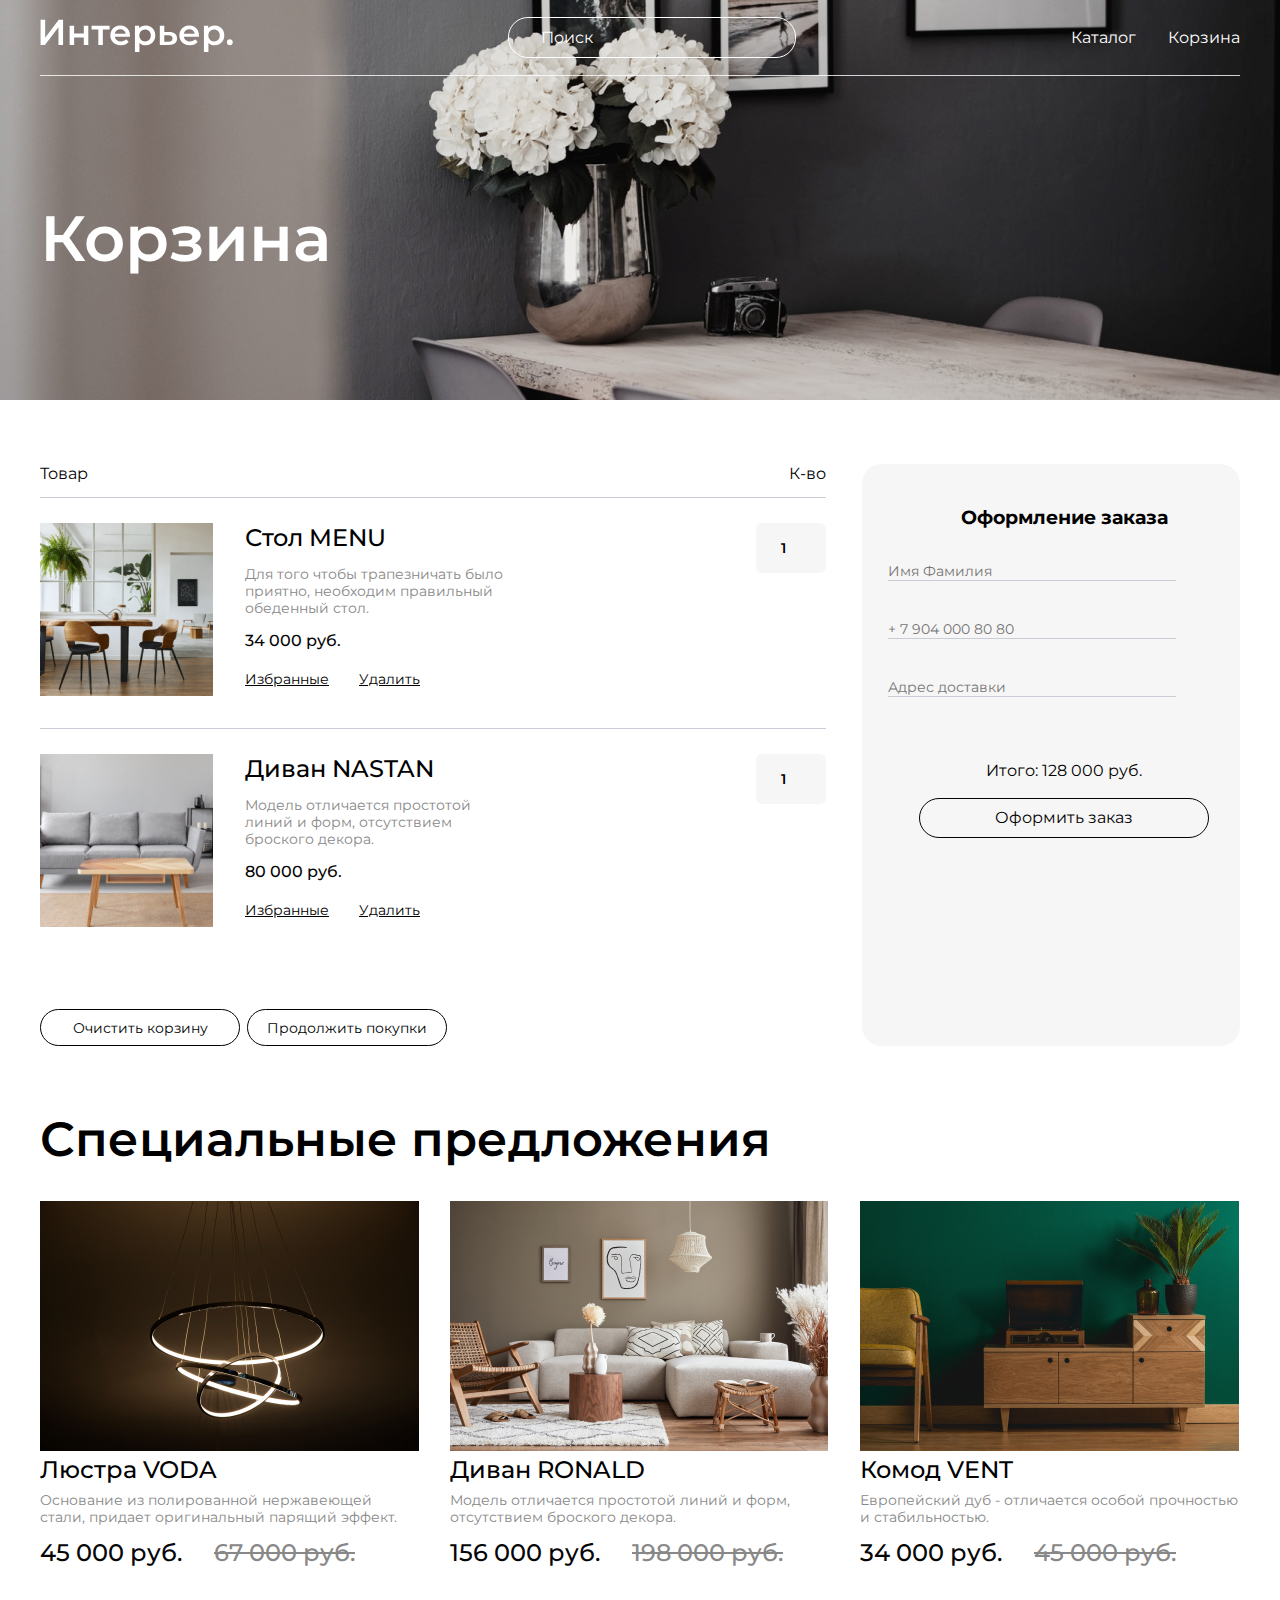
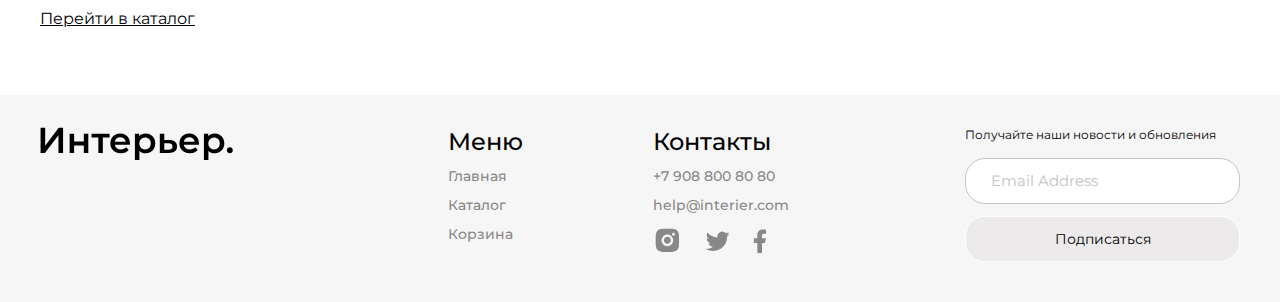
==== cart.html @ 173b0be8 "layout cart && use SCSS" ====
<!DOCTYPE html>
<html lang="ru">
<head>
    <meta charset="UTF-8">
    <meta http-equiv="X-UA-Compatible" content="IE=edge">
    <meta name="viewport" content="width=device-width, initial-scale=1.0">
    <link rel="stylesheet" href="./css/style.css">
    <title>Главная страница</title>
</head>
<body>
    <main class="top_cart center main-margin ">
        <header class="header">
            <a href="./index.html"><img src="./img/logo-light.svg" alt="logo"></a>
            <form action="#">
                <input class="top__search" type="text" placeholder="Поиск">
            </form>
            <nav class="nav_box">
                <a class=" link link__nav" href="./catalog.html">Каталог</a>
                <a class="link link__nav" href="./cart.html">Корзина</a>
            </nav>
        </header>
        <h1 class="cart_title">Корзина</h1>
    </main>

    <section class="cart_box center main-margin">
        <div class="cart">
            <div class="cart__name">
                <p>Товар</p>
                <p>К-во</p>
            </div>
            <div class="cart__item">
                <div class="cart__item_left">
                    <img src="./img/cart/table-MENU.jpg" alt="стол">
                    <div class="cart__item_text">
                        <h3>Стол MENU</h3>
                        <p class="cart__item_description">Для того чтобы трапезничать было приятно, необходим правильный обеденный стол.</p>
                        <p class="cart__item_price">34 000 руб.</p>
                        <div class="cart__item_btn">
                            <button class="cart__btn">Избранные</button>
                            <button class="cart__btn">Удалить</button>
                        </div>
                    </div>
                </div>
                <input class="cart__item_count" type="number" min="1" placeholder="1">
            </div>

            <div class="cart__item">
                <div class="cart__item_left">
                    <img src="./img/cart/sofa-NASTAN.jpg" alt="стол">
                    <div class="cart__item_text">
                        <h3>Диван NASTAN</h3>
                        <p class="cart__item_description">Модель отличается простотой линий и форм, отсутствием броского декора.</p>
                        <p class="cart__item_price">80 000 руб.</p>
                        <div class="cart__item_btn">
                            <button>Избранные</button>
                            <button>Удалить</button>
                        </div>
                    </div>
                </div>
                <input class="cart__item_count" type="number" min="1" placeholder="1">
            </div>

            <div class="cart__button">
                <button>Очистить корзину</button>
                <button>Продолжить покупки</button>
            </div>

        </div>

        <form class="cart__form" action="#">
            <h3>Оформление заказа</h3>
            <input class="cart__form_input cart__form_name" type="text" placeholder="Имя Фамилия">
            <input class="cart__form_input cart__form_tel" type="tel" placeholder="+ 7 904 000 80 80">
            <input class="cart__form_input main-margin" type="text" placeholder="Адрес доставки">
            <p class="cart__form_price">Итого: 128 000 руб.</p>
            <button type="submit" class="cart__form_button">Оформить заказ</button>
        </form>
    </section>

    <section class="product_box center main-margin ">
        <h2 class="subtitle__productBox" >Специальные предложения</h2>
        <div class="product_content">
            <div class="product">
                <img src="img/products/chandelier-VODA.jpg" alt="Люстра">
                <h3 class="name_product" >Люстра VODA</h3>
                <p class="product_description">Основание из полированной нержавеющей стали, придает оригинальный парящий эффект.</p>
                <div class="product__box-price">
                    <p class="new__price">45 000 руб.</p>
                    <p class="old__price">67 000 руб.</p>
                </div>
            </div>

            <div class="product">
                <img src="img/products/sofa-RONALD.jpg" alt="Диван">
                <h3 class="name_product" >Диван RONALD</h3>
                <p class="product_description">Модель отличается простотой линий и форм, отсутствием броского декора.</p>
                <div class="product__box-price">
                    <p class="new__price">156 000 руб.</p>
                    <p class="old__price">198 000 руб.</p>
                </div>
            </div>

            <div class="product">
                <img src="img/products/dresser-VENT.jpg" alt="Комод">
                <h3 class="name_product" >Комод VENT</h3>
                <p class="product_description">Европейский дуб - отличается особой прочностью и стабильностью.</p>
                <div class="product__box-price">
                    <p class="new__price">34 000 руб.</p>
                    <p class="old__price">45 000 руб.</p>
                </div>
            </div>
        </div>
        <a class="link__catalog-middle main-margin" href="./catalog.html">Перейти в каталог</a>
    </section>

    
    <footer class="footer center">
        <a href="./index.html"><img src="img/logo-dark.svg" alt="logo"></a>
        <div class="footer__content">
            <div class="footer__info">
                <div class="footer__menu">
                    <h4 class="footer__subtitle">Меню</h4>
                    <nav class="footer__nav">
                        <a class="link footer__link" href="./index.html">Главная</a>
                        <a class="link footer__link" href="./catalog.html">Каталог</a>
                        <a class="link footer__link" href="./cart.html">Корзина</a>
                    </nav>
                </div>
               
                <div class="footer__contacts">
                    <h4 class="footer__subtitle">Контакты</h4>
                    <div class="contact_box">
                        <a class="footer__link" href="tel:+7 908 800 80 80">+7 908 800 80 80</a>
                        <a class="footer__link" href="mailto:help@interier.com">help@interier.com</a>
                    </div>
                    <div class="social-box">
                        <a href="https://www.instagram.com"><img src="img/inst.svg" alt="instagram"></a>
                        <a href="https://twitter.com"><img src="img/twitter.svg" alt="twitter"></a>
                        <a href="https://www.facebook.com"><img src="img/facebook.svg" alt="facebook"></a>   
                    </div> 
                </div>
            </div>
    
            <form class="form" action="#">
                <p class="form__text">Получайте наши новости и обновления</p>
                <input class="form__email" type="email" placeholder="Email Address">
                <button class="form__subscribe" type="submit">Подписаться</button>
            </form>
        </div>    
    </footer>

</body>
</html>
---- css/style.css ----
@import url("https://fonts.googleapis.com/css2?family=Montserrat:wght@400;500;600&display=swap");
* {
  margin: 0;
  padding: 0;
  box-sizing: border-box;
  font-family: "Montserrat";
}

a {
  text-decoration: none;
}

.main-margin {
  margin-bottom: 64px;
}

.center {
  padding-left: calc(50% - 600px);
  padding-right: calc(50% - 600px);
}

/* ===== MAIN START ===== */
.top {
  height: 735px;
  background-image: url(../img/top-bg.jpg);
  background-repeat: no-repeat;
  background-position: center;
  background-size: cover;
}

.top__search {
  width: 288px;
  height: 41px;
  padding: 0 32px;
  outline: none;
  border: 1px solid #FFFFFF;
  border-radius: 20px;
  background: transparent;
  font-style: normal;
  font-weight: 400;
  font-size: 16px;
  line-height: 20px;
  color: #FFFFFF;
}

.top__search::-moz-placeholder {
  font-style: normal;
  font-weight: 400;
  font-size: 16px;
  line-height: 20px;
  color: #FFFFFF;
}

.top__search:-ms-input-placeholder {
  font-style: normal;
  font-weight: 400;
  font-size: 16px;
  line-height: 20px;
  color: #FFFFFF;
}

.top__search::placeholder {
  font-style: normal;
  font-weight: 400;
  font-size: 16px;
  line-height: 20px;
  color: #FFFFFF;
}

.header {
  height: 76px;
  display: flex;
  justify-content: space-between;
  border-bottom: 0.5px solid rgba(255, 255, 255, 0.8);
  align-items: center;
}

.nav_box {
  display: flex;
  gap: 32px;
}

.link__nav {
  font-style: normal;
  font-weight: 400;
  font-size: 16px;
  line-height: 20px;
  color: #FFFFFF;
}

.link:hover {
  text-decoration: underline;
}

.main__title {
  width: 765px;
  margin: 64px 0 16px;
  font-style: normal;
  font-weight: 600;
  font-size: 64px;
  line-height: 70px;
  color: #FFFFFF;
}

.main__text {
  margin-bottom: 16px;
  font-style: normal;
  font-weight: 400;
  font-size: 24px;
  line-height: 32px;
  color: #FFFFFF;
}

.link__catalog {
  font-style: normal;
  font-weight: 400;
  font-size: 16px;
  line-height: 24px;
  -webkit-text-decoration-line: underline;
          text-decoration-line: underline;
  color: #FFFFFF;
}

/* ===== MAIN END ===== */
/* ===== FOR START ===== */
.for__subtitle {
  font-style: normal;
  font-weight: 600;
  font-size: 48px;
  line-height: 59px;
  color: #000000;
  margin-bottom: 32px;
}

.for {
  display: grid;
  gap: 32px;
  grid-template-columns: repeat(12, 1fr);
}

.for__item {
  height: 415px;
  grid-column: span 4;
  font-style: normal;
  font-weight: 600;
  font-size: 34px;
  line-height: 41px;
  text-transform: uppercase;
  color: #FFFFFF;
  display: flex;
  justify-content: center;
  align-items: center;
}

.for__item_big {
  grid-column: span 6;
}

.for_relax {
  background-image: url(../img/furniture\ for/for\ relax.jpg);
}

.for_work {
  background-image: url(../img/furniture\ for/for\ work.jpg);
}

.for_kitchen {
  background-image: url(../img/furniture\ for/for\ kitchen.jpg);
}

.for_children {
  background-image: url(../img/furniture\ for/for\ children.jpg);
}

.for_bath {
  background-image: url(../img/furniture\ for/for\ bath.jpg);
}

/* ===== FOR END ===== */
/* ===== PRODUCT START ===== */
.subtitle__productBox {
  margin-bottom: 32px;
  font-style: normal;
  font-weight: 600;
  font-size: 48px;
  line-height: 59px;
  display: flex;
  align-items: center;
  color: #000000;
}

.product_content {
  display: flex;
  flex-wrap: wrap;
  -moz-column-gap: 32px;
       column-gap: 32px;
  row-gap: 56px;
}

.product {
  width: 378px;
}

.name_product {
  margin-bottom: 8px;
  font-style: normal;
  font-weight: 500;
  font-size: 24px;
  line-height: 29px;
  color: #000000;
}

.product_description {
  margin-bottom: 12px;
  font-style: normal;
  font-weight: 400;
  font-size: 14px;
  line-height: 17px;
  color: #888888;
}

.product__box-price {
  display: flex;
  gap: 32px;
}

.new__price {
  font-style: normal;
  font-weight: 500;
  font-size: 24px;
  line-height: 29px;
  color: #050505;
}

.old__price {
  font-style: normal;
  font-weight: 500;
  font-size: 24px;
  line-height: 29px;
  -webkit-text-decoration-line: line-through;
          text-decoration-line: line-through;
  color: #888888;
}

/* ===== PRODUCT END ===== */
.link__catalog-middle {
  display: block;
  margin-top: 40px;
  font-style: normal;
  font-weight: 400;
  font-size: 16px;
  line-height: 24px;
  -webkit-text-decoration-line: underline;
          text-decoration-line: underline;
  color: #000000;
}

/* ===== FOOTER START ===== */
.footer {
  display: flex;
  padding-top: 32px;
  padding-bottom: 40px;
  background: #F7F6F6;
  justify-content: space-between;
  flex-wrap: wrap;
}

.footer__content {
  width: 792px;
  display: flex;
  flex-wrap: wrap;
  justify-content: space-between;
}

.footer__info {
  display: flex;
  gap: 130px;
}

.footer__subtitle {
  margin-bottom: 12px;
  font-style: normal;
  font-weight: 500;
  font-size: 24px;
  line-height: 29px;
  color: #000000;
}

.footer__nav {
  display: flex;
  flex-direction: column;
  gap: 12px;
}

.footer__link {
  font-style: normal;
  font-weight: 500;
  font-size: 14px;
  line-height: 17px;
  color: #888888;
  text-decoration: none;
}

.contact_box {
  display: flex;
  flex-direction: column;
  gap: 12px;
  margin-bottom: 12px;
}

.social-box {
  display: flex;
  gap: 23px;
  align-items: center;
}

.form {
  display: flex;
  flex-direction: column;
}

.form__text {
  margin-bottom: 16px;
  font-style: normal;
  font-weight: 400;
  font-size: 12px;
  line-height: 15px;
  color: #000000;
}

.form__email {
  margin-bottom: 12px;
  width: 275px;
  height: 46px;
  padding: 0 25px;
  background: #FFFFFF;
  border: 1px solid #C4C4C4;
  border-radius: 20px;
}

.form__email::-moz-placeholder {
  font-style: normal;
  font-weight: 400;
  font-size: 15px;
  line-height: 18px;
  color: #C4C4C4;
}

.form__email:-ms-input-placeholder {
  font-style: normal;
  font-weight: 400;
  font-size: 15px;
  line-height: 18px;
  color: #C4C4C4;
}

.form__email::placeholder {
  font-style: normal;
  font-weight: 400;
  font-size: 15px;
  line-height: 18px;
  color: #C4C4C4;
}

.form__subscribe {
  background: rgba(222, 215, 215, 0.41);
  border: 1px solid #FFFFFF;
  border-radius: 20px;
  width: 275px;
  height: 46px;
  font-style: normal;
  font-weight: 400;
  font-size: 14px;
  line-height: 17px;
  color: #000000;
}

.form__subscribe:hover {
  background: #000;
  color: #FFF;
}

/* ===== FOOTER END ===== */
.catalog_bg {
  background-image: url(../img/catalog-bg.jpg);
  height: 400px;
  background-repeat: no-repeat;
  background-position: center;
  background-size: cover;
}

.catalog__main_title {
  font-style: normal;
  font-weight: 600;
  font-size: 64px;
  line-height: 70px;
  color: #FFFFFF;
  margin-top: 127px;
}

.sort_box {
  display: flex;
  justify-content: space-between;
  margin-bottom: 32px;
}

.sort_box_nav {
  display: flex;
  gap: 10px;
  align-items: center;
}

.sort__link {
  font-style: normal;
  font-weight: 400;
  font-size: 16px;
  line-height: 32px;
  color: #000000;
}

.sort_btn {
  display: flex;
  gap: 33px;
  height: 41px;
  align-items: center;
  border: 1px solid #C4C4C4;
  border-radius: 20px;
  padding-left: 14px;
  padding-right: 14px;
}

.sort_text {
  font-style: normal;
  font-weight: 400;
  font-size: 16px;
  line-height: 20px;
  color: #000000;
}

.more {
  width: -webkit-fit-content;
  width: -moz-fit-content;
  width: fit-content;
  font-style: normal;
  font-weight: 400;
  font-size: 16px;
  line-height: 24px;
  -webkit-text-decoration-line: underline;
          text-decoration-line: underline;
  color: #000000;
  margin-top: 32px;
}

.more:hover {
  cursor: pointer;
}

.top_cart {
  height: 400px;
  background-image: url(../img/cart-bg.jpg);
  background-position: center;
  background-repeat: no-repeat;
  background-size: cover;
}

.cart_title {
  margin-top: 127px;
  font-weight: 600;
  font-size: 64px;
  line-height: 70px;
  color: #FFFFFF;
}

.cart_box {
  display: flex;
  justify-content: space-between;
  gap: 33px;
}

.cart {
  display: flex;
  flex-direction: column;
}
.cart__name {
  display: flex;
  justify-content: space-between;
  margin-bottom: 14px;
}
.cart__item {
  display: flex;
  width: 786px;
  justify-content: space-between;
  border-top: 0.5px solid #CACDD8;
  padding-top: 25px;
  margin-bottom: 32px;
}
.cart__item_left {
  display: flex;
  gap: 32px;
}
.cart__item_text {
  display: flex;
  flex-direction: column;
  gap: 14px;
}
.cart__item_text h3 {
  font-style: normal;
  font-weight: 500;
  font-size: 24px;
  line-height: 29px;
  color: #000000;
}
.cart__item_description {
  width: 276px;
  font-style: normal;
  font-weight: 400;
  font-size: 14px;
  line-height: 17px;
  color: #888888;
}
.cart__item_price {
  font-weight: 500;
  font-size: 16px;
  line-height: 20px;
  display: flex;
  align-items: center;
  text-align: center;
  color: #050505;
}
.cart__item_btn {
  display: flex;
  gap: 30px;
}
.cart__item_btn button {
  font-weight: 400;
  font-size: 14px;
  line-height: 210%;
  -webkit-text-decoration-line: underline;
          text-decoration-line: underline;
  color: #000000;
  border: none;
  background-color: #FFFFFF;
  cursor: pointer;
}
.cart__item_count {
  outline: none;
  width: 70px;
  height: 50px;
  background: #F7F6F6;
  border: none;
  border-radius: 6px;
  font-style: normal;
  font-weight: 600;
  font-size: 14px;
  line-height: 210%;
  display: flex;
  align-items: center;
  text-align: center;
  color: #000000;
}
.cart__item_count::-moz-placeholder {
  font-style: normal;
  font-weight: 600;
  font-size: 14px;
  line-height: 210%;
  display: flex;
  align-items: center;
  text-align: center;
  color: #000000;
}
.cart__item_count:-ms-input-placeholder {
  font-style: normal;
  font-weight: 600;
  font-size: 14px;
  line-height: 210%;
  display: flex;
  align-items: center;
  text-align: center;
  color: #000000;
}
.cart__item_count::placeholder {
  font-style: normal;
  font-weight: 600;
  font-size: 14px;
  line-height: 210%;
  display: flex;
  align-items: center;
  text-align: center;
  color: #000000;
}
.cart__button {
  display: flex;
  gap: 7px;
  margin-top: 50px;
}
.cart__button button {
  width: 200px;
  height: 37px;
  background: #FFF;
  border: 1px solid #000000;
  border-radius: 50px;
  font-style: normal;
  font-weight: 400;
  font-size: 14px;
  color: #020202;
  cursor: pointer;
}
.cart__button button:hover {
  background: #000;
  color: #FFF;
}

.cart__form {
  width: 378px;
  display: flex;
  flex-direction: column;
  background: #F7F6F6;
  border-radius: 20px;
  padding: 42px 0 0 26px;
}
.cart__form h3 {
  text-align: center;
  margin-bottom: 34px;
}
.cart__form_input {
  width: 288px;
  border: none;
  background: #F7F6F6;
  border-bottom: 1px solid #CACDD8;
  font-style: normal;
  font-weight: 400;
  font-size: 14px;
  line-height: 17px;
  color: #000000;
  outline: none;
}
.cart__form_name {
  margin-bottom: 40px;
}
.cart__form_tel {
  margin-bottom: 40px;
}
.cart__form_price {
  margin-bottom: 18px;
  text-align: center;
}
.cart__form_button {
  align-self: center;
  width: 290px;
  height: 40px;
  border: 1px solid #040404;
  border-radius: 20px;
  font-weight: 400;
  font-size: 16px;
  line-height: 20px;
  color: #000000;
  background: #F7F6F6;
}
.cart__form_button:hover {
  color: #FFF;
  background: #000;
}/*# sourceMappingURL=style.css.map */
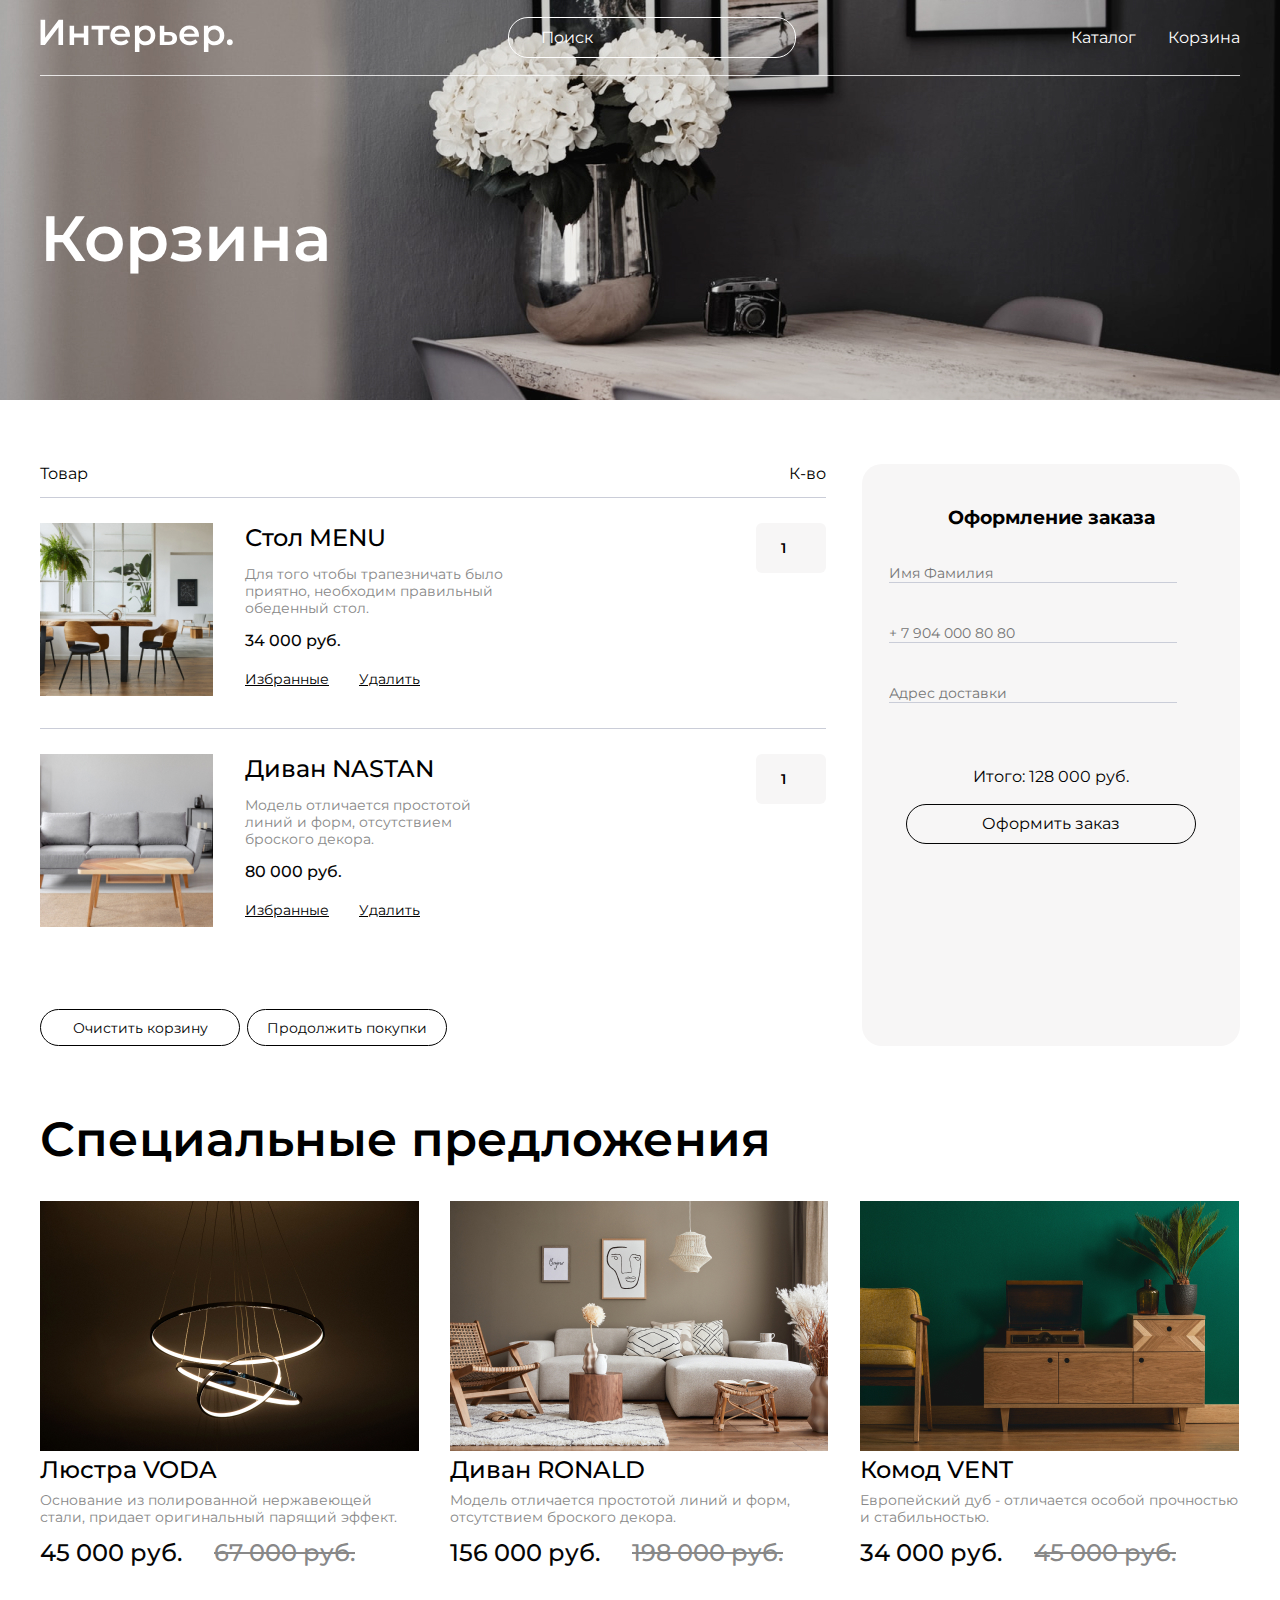
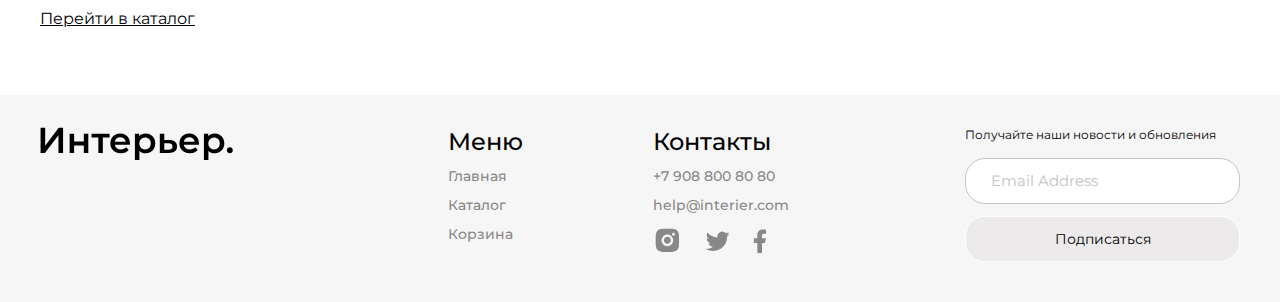
==== commit 2aee653d: "fix padding cart-form" ====
--- a/cart.html
+++ b/cart.html
@@ -69,9 +69,11 @@
 
         <form class="cart__form" action="#">
             <h3>Оформление заказа</h3>
-            <input class="cart__form_input cart__form_name" type="text" placeholder="Имя Фамилия">
-            <input class="cart__form_input cart__form_tel" type="tel" placeholder="+ 7 904 000 80 80">
-            <input class="cart__form_input main-margin" type="text" placeholder="Адрес доставки">
+            <div class="cart__form_inputs">
+                <input class="cart__form_input cart__form_name" type="text" placeholder="Имя Фамилия">
+                <input class="cart__form_input cart__form_tel" type="tel" placeholder="+ 7 904 000 80 80">
+                <input class="cart__form_input main-margin" type="text" placeholder="Адрес доставки">
+            </div>
             <p class="cart__form_price">Итого: 128 000 руб.</p>
             <button type="submit" class="cart__form_button">Оформить заказ</button>
         </form>
--- a/css/style.css
+++ b/css/style.css
@@ -616,11 +616,14 @@
   flex-direction: column;
   background: #F7F6F6;
   border-radius: 20px;
-  padding: 42px 0 0 26px;
+  padding-top: 42px;
 }
 .cart__form h3 {
   text-align: center;
   margin-bottom: 34px;
+}
+.cart__form_inputs {
+  padding-left: 27px;
 }
 .cart__form_input {
   width: 288px;
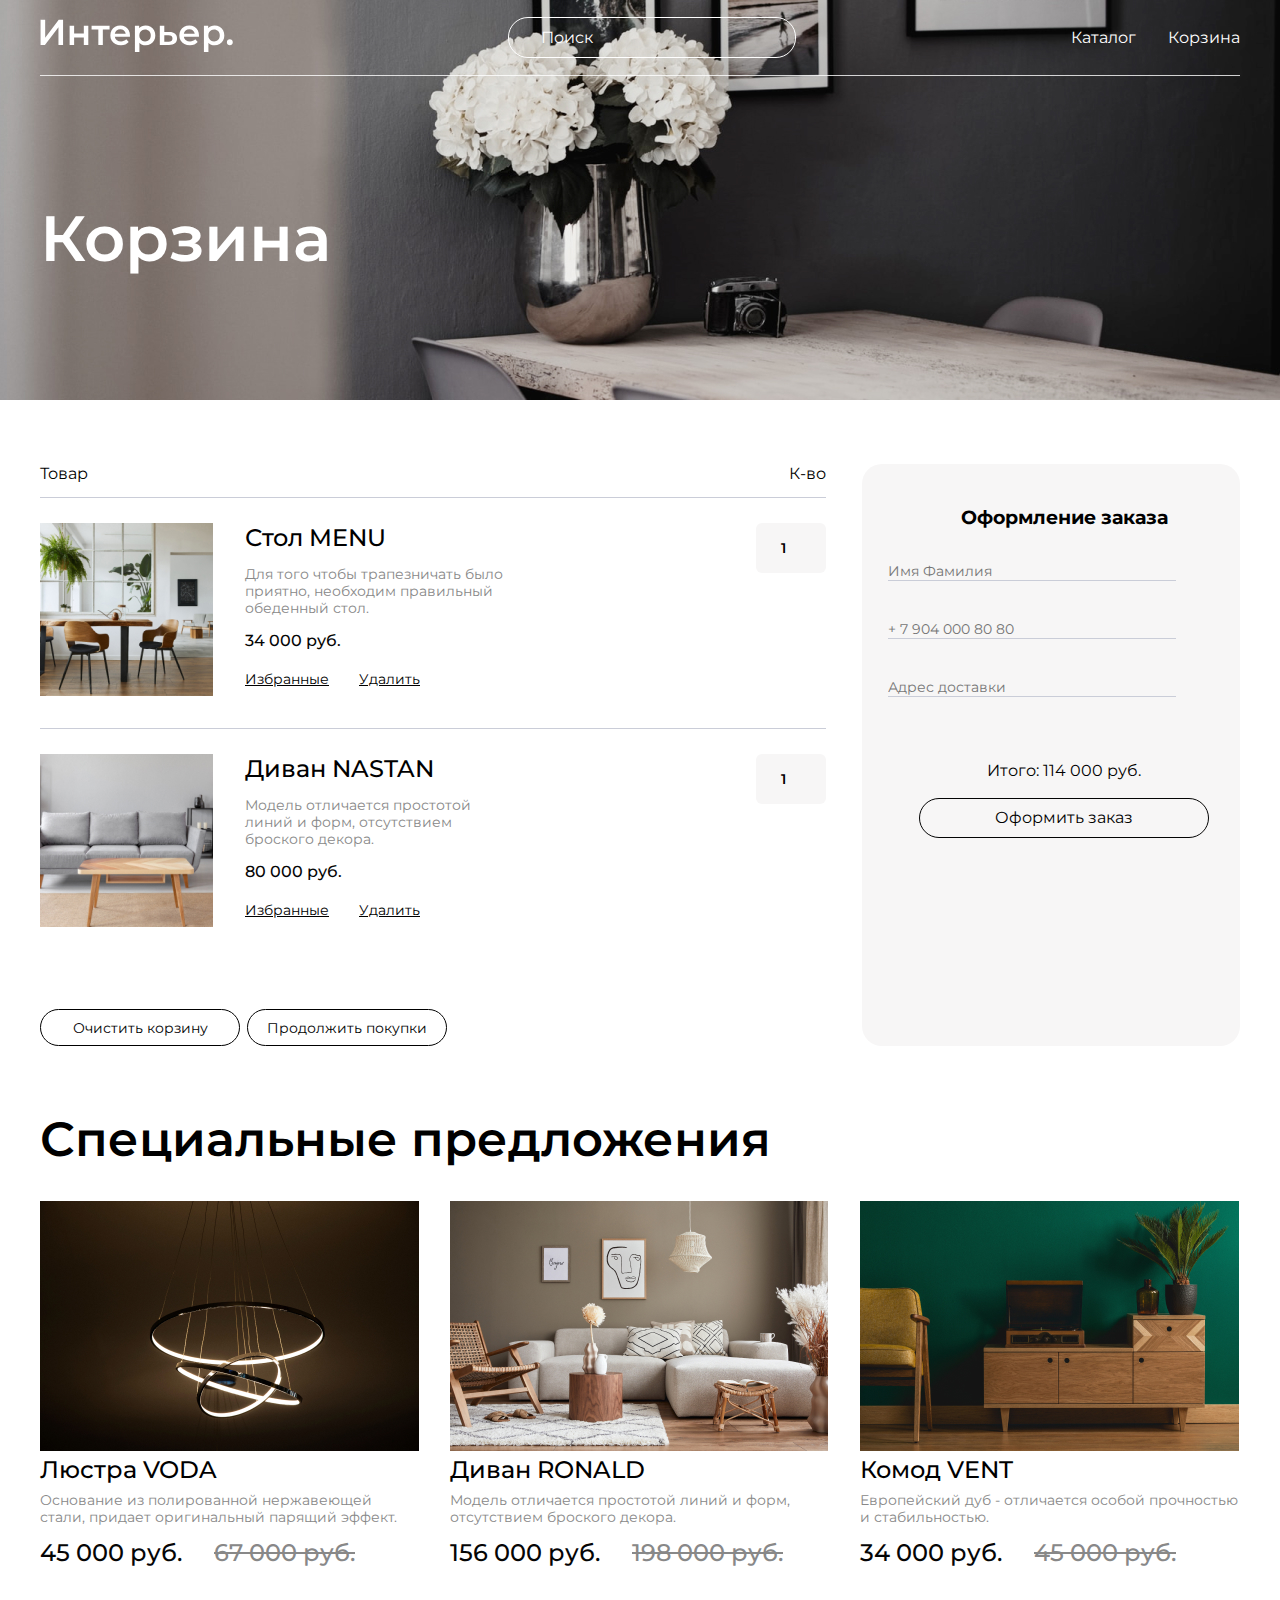
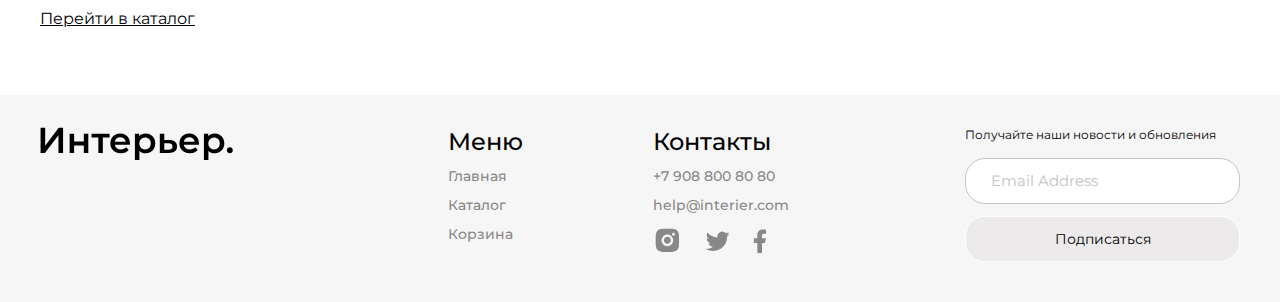
==== commit 871346fc: "fix breadcrumbs && fix selecr" ====
--- a/cart.html
+++ b/cart.html
@@ -41,7 +41,7 @@
                         </div>
                     </div>
                 </div>
-                <input class="cart__item_count" type="number" min="1" placeholder="1">
+                <input class="cart__item_count" type="number" min="1" max="99" placeholder="1">
             </div>
 
             <div class="cart__item">
@@ -57,7 +57,7 @@
                         </div>
                     </div>
                 </div>
-                <input class="cart__item_count" type="number" min="1" placeholder="1">
+                <input class="cart__item_count" type="number" min="1" max="99" placeholder="1">
             </div>
 
             <div class="cart__button">
@@ -69,12 +69,10 @@
 
         <form class="cart__form" action="#">
             <h3>Оформление заказа</h3>
-            <div class="cart__form_inputs">
-                <input class="cart__form_input cart__form_name" type="text" placeholder="Имя Фамилия">
-                <input class="cart__form_input cart__form_tel" type="tel" placeholder="+ 7 904 000 80 80">
-                <input class="cart__form_input main-margin" type="text" placeholder="Адрес доставки">
-            </div>
-            <p class="cart__form_price">Итого: 128 000 руб.</p>
+            <input class="cart__form_input cart__form_name" type="text" placeholder="Имя Фамилия">
+            <input class="cart__form_input cart__form_tel" type="tel" placeholder="+ 7 904 000 80 80">
+            <input class="cart__form_input main-margin" type="text" placeholder="Адрес доставки">
+            <p class="cart__form_price">Итого: 114 000 руб.</p>
             <button type="submit" class="cart__form_button">Оформить заказ</button>
         </form>
     </section>
--- a/css/style.css
+++ b/css/style.css
@@ -1,3 +1,4 @@
+@charset "UTF-8";
 @import url("https://fonts.googleapis.com/css2?family=Montserrat:wght@400;500;600&display=swap");
 * {
   margin: 0;
@@ -406,30 +407,65 @@
 
 .sort_box_nav {
   display: flex;
-  gap: 10px;
   align-items: center;
 }
 
-.sort__link {
+.breadcrumbs {
+  display: flex;
+}
+.breadcrumbs__link {
   font-style: normal;
   font-weight: 400;
   font-size: 16px;
   line-height: 32px;
   color: #000000;
 }
-
-.sort_btn {
-  display: flex;
-  gap: 33px;
+.breadcrumbs__link:not(:last-child)::after {
+  content: "/";
+  font-style: normal;
+  font-weight: 400;
+  font-size: 16px;
+  line-height: 32px;
+  color: #000000;
+  padding-left: 10px;
+  padding-right: 10px;
+}
+
+.select {
+  width: 288px;
+  position: relative;
+}
+.select::after {
+  content: "";
+  position: absolute;
+  display: block;
+  background-image: url(../img/selector.svg);
+  background-repeat: no-repeat;
+  pointer-events: none;
+  width: 20px;
+  height: 11px;
+  top: 40%;
+  right: 14px;
+}
+.select::before {
+  content: "Порядок:";
+  position: absolute;
+  top: 10.7px;
+  left: 14px;
+  pointer-events: none;
+}
+.select select {
+  display: block;
+  width: 100%;
   height: 41px;
-  align-items: center;
   border: 1px solid #C4C4C4;
   border-radius: 20px;
-  padding-left: 14px;
-  padding-right: 14px;
-}
-
-.sort_text {
+  padding-left: 94px;
+  padding-right: 38px;
+  outline: none;
+  -webkit-appearance: none;
+  -moz-appearance: none;
+  appearance: none;
   font-style: normal;
   font-weight: 400;
   font-size: 16px;
@@ -544,6 +580,7 @@
 }
 .cart__item_count {
   outline: none;
+  padding: 12px 15px;
   width: 70px;
   height: 50px;
   background: #F7F6F6;
@@ -554,7 +591,6 @@
   font-size: 14px;
   line-height: 210%;
   display: flex;
-  align-items: center;
   text-align: center;
   color: #000000;
 }
@@ -564,7 +600,6 @@
   font-size: 14px;
   line-height: 210%;
   display: flex;
-  align-items: center;
   text-align: center;
   color: #000000;
 }
@@ -574,7 +609,6 @@
   font-size: 14px;
   line-height: 210%;
   display: flex;
-  align-items: center;
   text-align: center;
   color: #000000;
 }
@@ -584,7 +618,6 @@
   font-size: 14px;
   line-height: 210%;
   display: flex;
-  align-items: center;
   text-align: center;
   color: #000000;
 }
@@ -616,14 +649,11 @@
   flex-direction: column;
   background: #F7F6F6;
   border-radius: 20px;
-  padding-top: 42px;
+  padding: 42px 0 0 26px;
 }
 .cart__form h3 {
   text-align: center;
   margin-bottom: 34px;
-}
-.cart__form_inputs {
-  padding-left: 27px;
 }
 .cart__form_input {
   width: 288px;
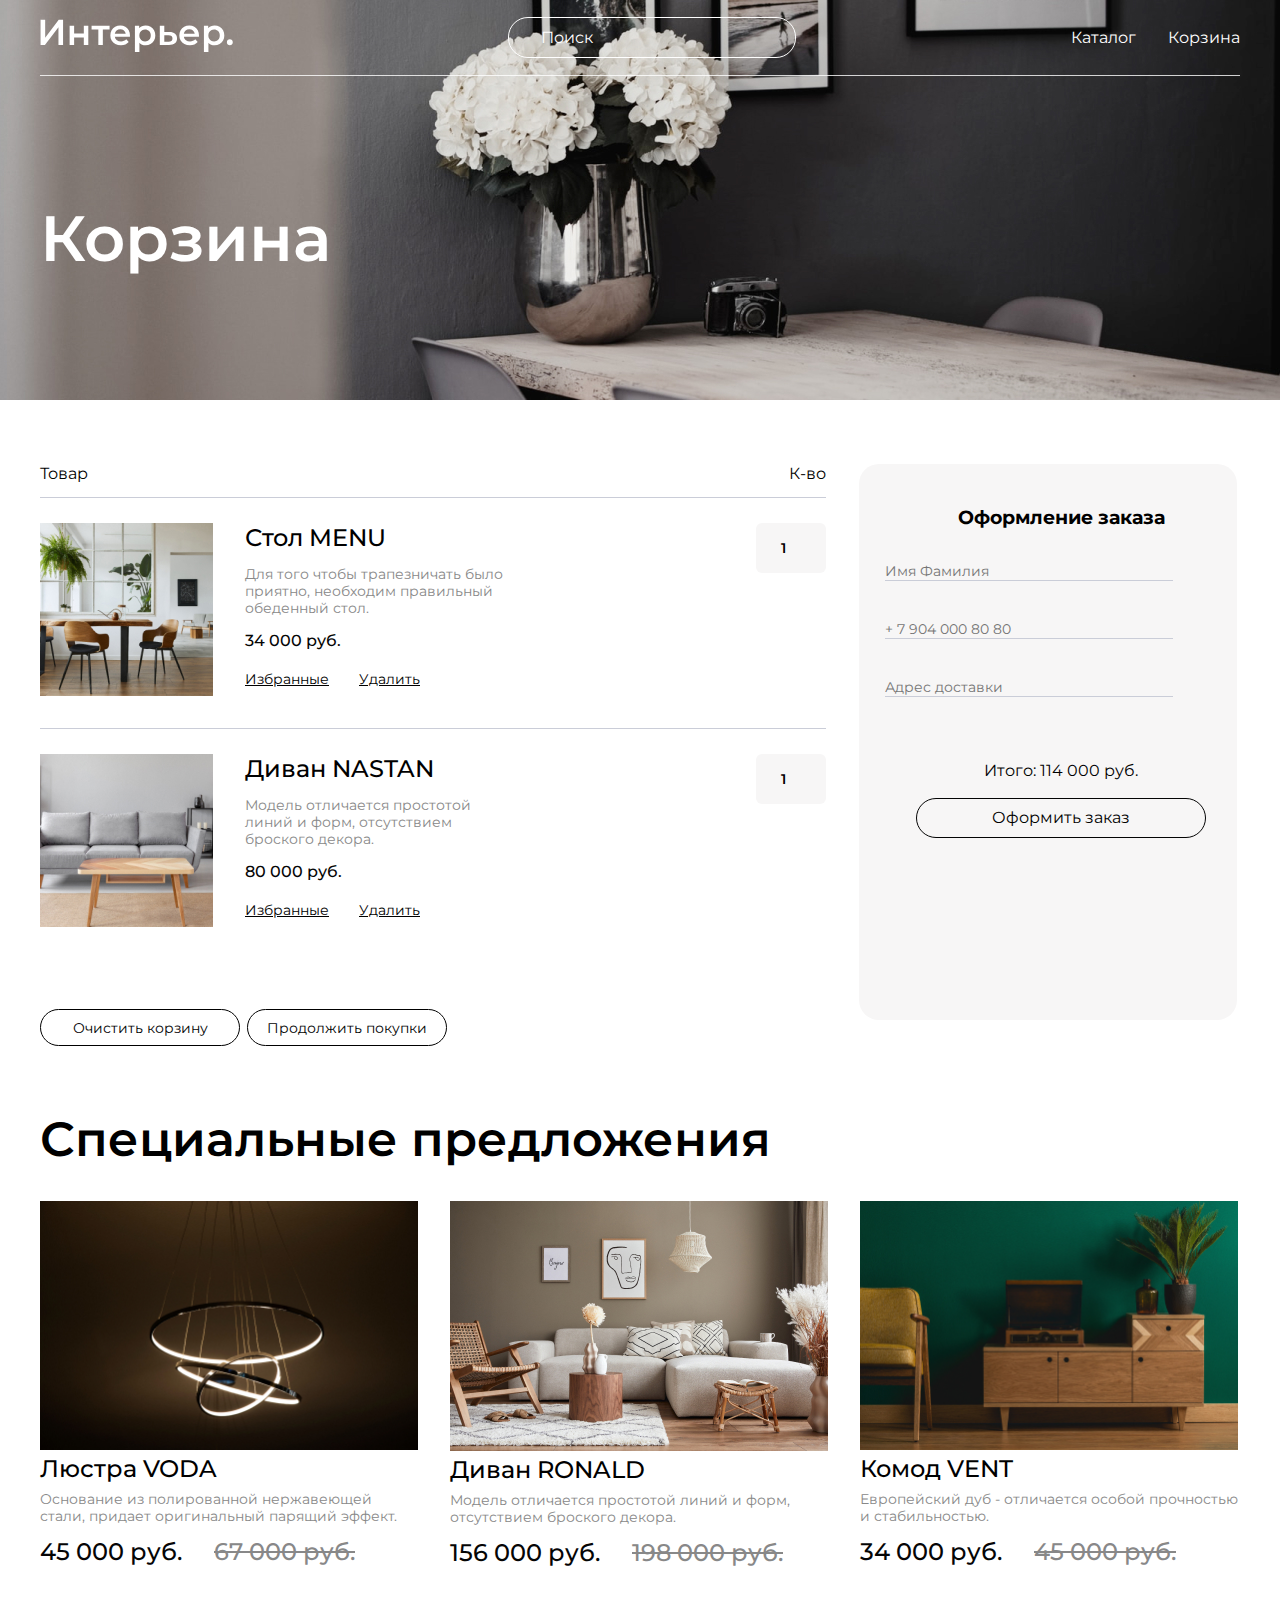
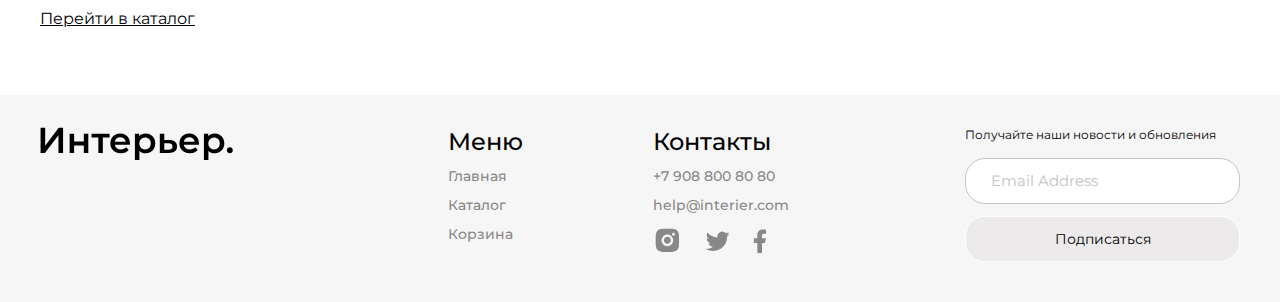
==== commit 04c67fe7: "adaptive for tablet" ====
--- a/cart.html
+++ b/cart.html
@@ -81,7 +81,7 @@
         <h2 class="subtitle__productBox" >Специальные предложения</h2>
         <div class="product_content">
             <div class="product">
-                <img src="img/products/chandelier-VODA.jpg" alt="Люстра">
+                <img class="product__image" src="img/products/chandelier-VODA.jpg" alt="Люстра">
                 <h3 class="name_product" >Люстра VODA</h3>
                 <p class="product_description">Основание из полированной нержавеющей стали, придает оригинальный парящий эффект.</p>
                 <div class="product__box-price">
@@ -91,7 +91,7 @@
             </div>
 
             <div class="product">
-                <img src="img/products/sofa-RONALD.jpg" alt="Диван">
+                <img class="product__image" src="img/products/sofa-RONALD.jpg" alt="Диван">
                 <h3 class="name_product" >Диван RONALD</h3>
                 <p class="product_description">Модель отличается простотой линий и форм, отсутствием броского декора.</p>
                 <div class="product__box-price">
@@ -101,7 +101,7 @@
             </div>
 
             <div class="product">
-                <img src="img/products/dresser-VENT.jpg" alt="Комод">
+                <img class="product__image" src="img/products/dresser-VENT.jpg" alt="Комод">
                 <h3 class="name_product" >Комод VENT</h3>
                 <p class="product_description">Европейский дуб - отличается особой прочностью и стабильностью.</p>
                 <div class="product__box-price">
@@ -115,7 +115,7 @@
 
     
     <footer class="footer center">
-        <a href="./index.html"><img src="img/logo-dark.svg" alt="logo"></a>
+        <a class="footer__logo" href="./index.html"><img src="img/logo-dark.svg" alt="logo"></a>
         <div class="footer__content">
             <div class="footer__info">
                 <div class="footer__menu">
--- a/css/style.css
+++ b/css/style.css
@@ -94,7 +94,7 @@
 }
 
 .main__title {
-  width: 765px;
+  max-width: 765px;
   margin: 64px 0 16px;
   font-style: normal;
   font-weight: 600;
@@ -159,22 +159,37 @@
 
 .for_relax {
   background-image: url(../img/furniture\ for/for\ relax.jpg);
+  background-position: center;
+  background-repeat: no-repeat;
+  background-size: cover;
 }
 
 .for_work {
   background-image: url(../img/furniture\ for/for\ work.jpg);
+  background-position: center;
+  background-repeat: no-repeat;
+  background-size: cover;
 }
 
 .for_kitchen {
   background-image: url(../img/furniture\ for/for\ kitchen.jpg);
+  background-position: center;
+  background-repeat: no-repeat;
+  background-size: cover;
 }
 
 .for_children {
   background-image: url(../img/furniture\ for/for\ children.jpg);
+  background-position: center;
+  background-repeat: no-repeat;
+  background-size: cover;
 }
 
 .for_bath {
   background-image: url(../img/furniture\ for/for\ bath.jpg);
+  background-position: center;
+  background-repeat: no-repeat;
+  background-size: cover;
 }
 
 /* ===== FOR END ===== */
@@ -200,6 +215,9 @@
 
 .product {
   width: 378px;
+}
+.product__image {
+  width: 100%;
 }
 
 .name_product {
@@ -509,12 +527,13 @@
 
 .cart_box {
   display: flex;
-  justify-content: space-between;
+  flex-wrap: wrap;
   gap: 33px;
 }
 
 .cart {
   display: flex;
+  width: 786px;
   flex-direction: column;
 }
 .cart__name {
@@ -524,7 +543,6 @@
 }
 .cart__item {
   display: flex;
-  width: 786px;
   justify-content: space-between;
   border-top: 0.5px solid #CACDD8;
   padding-top: 25px;
@@ -645,6 +663,7 @@
 
 .cart__form {
   width: 378px;
+  height: 556px;
   display: flex;
   flex-direction: column;
   background: #F7F6F6;
@@ -692,4 +711,38 @@
 .cart__form_button:hover {
   color: #FFF;
   background: #000;
+}
+
+@media (max-width: 1199px) {
+  .center {
+    padding-left: calc(50% - 393px);
+    padding-right: calc(50% - 393px);
+  }
+  .for__item {
+    height: 265px;
+  }
+  .product_content {
+    -moz-column-gap: 29px;
+         column-gap: 29px;
+    row-gap: 38px;
+  }
+  .footer__logo {
+    display: none;
+  }
+  .cart_box {
+    gap: 0;
+  }
+  .cart__button {
+    margin-bottom: 64px;
+    margin-top: 0;
+  }
+}
+@media (min-width: 768px) and (max-width: 833px) {
+  .center {
+    padding-left: 24px;
+    padding-right: 24px;
+  }
+  .product {
+    width: 345px;
+  }
 }/*# sourceMappingURL=style.css.map */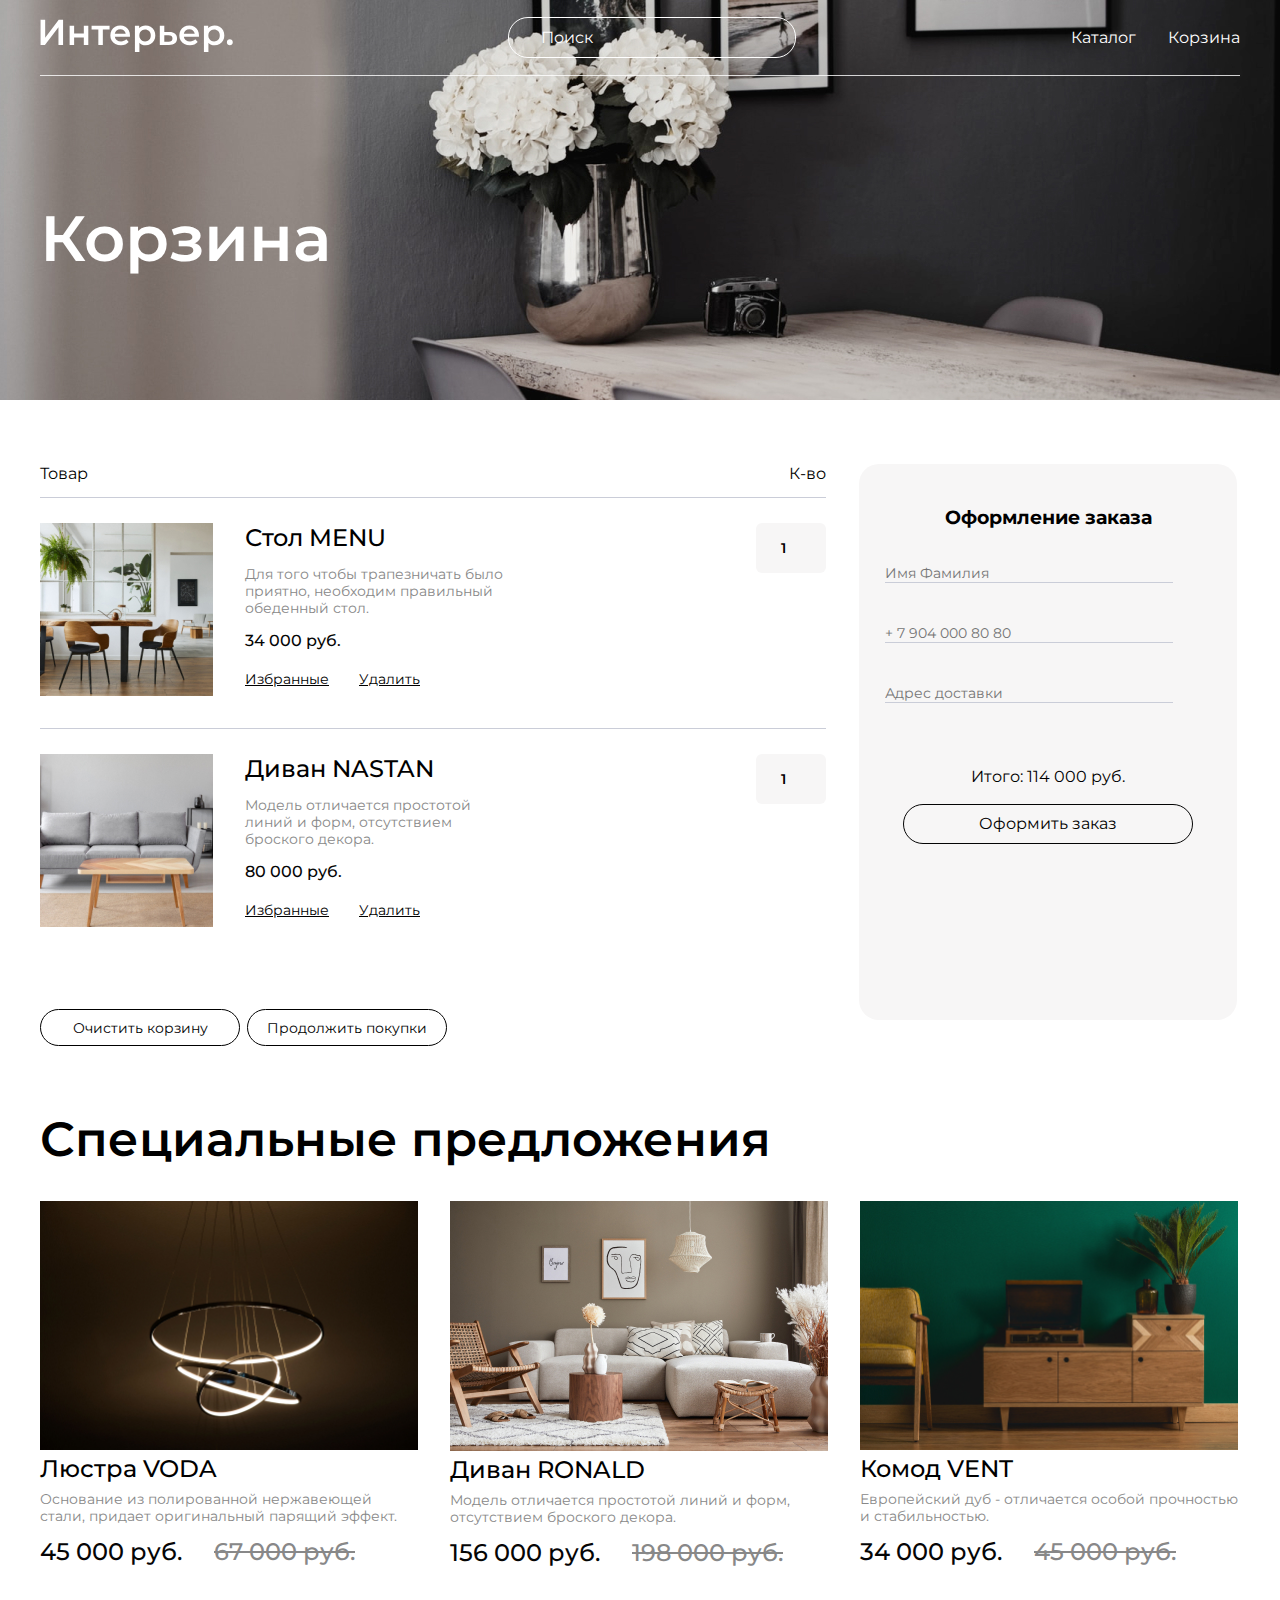
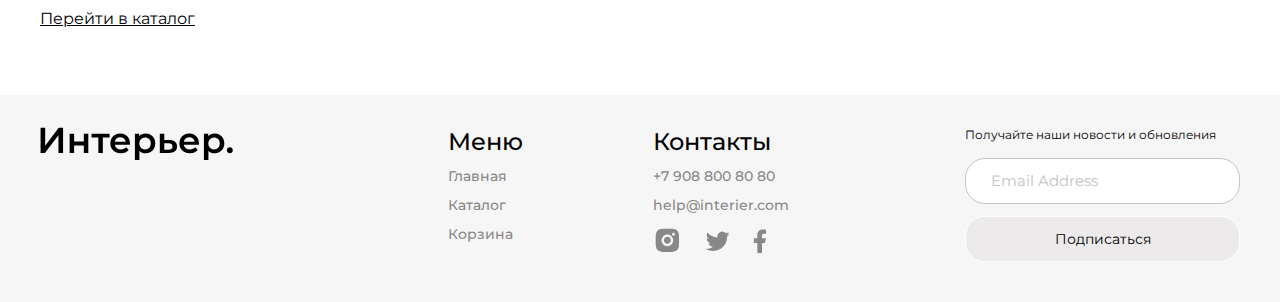
==== commit 3bc61d72: "fix padding cart form" ====
--- a/cart.html
+++ b/cart.html
@@ -69,9 +69,11 @@
 
         <form class="cart__form" action="#">
             <h3>Оформление заказа</h3>
-            <input class="cart__form_input cart__form_name" type="text" placeholder="Имя Фамилия">
-            <input class="cart__form_input cart__form_tel" type="tel" placeholder="+ 7 904 000 80 80">
-            <input class="cart__form_input main-margin" type="text" placeholder="Адрес доставки">
+            <div class="cart__form_inputs">
+                <input class="cart__form_input cart__form_name" type="text" placeholder="Имя Фамилия">
+                <input class="cart__form_input cart__form_tel" type="tel" placeholder="+ 7 904 000 80 80">
+                <input class="cart__form_input main-margin" type="text" placeholder="Адрес доставки">
+            </div>
             <p class="cart__form_price">Итого: 114 000 руб.</p>
             <button type="submit" class="cart__form_button">Оформить заказ</button>
         </form>
--- a/css/style.css
+++ b/css/style.css
@@ -668,7 +668,10 @@
   flex-direction: column;
   background: #F7F6F6;
   border-radius: 20px;
-  padding: 42px 0 0 26px;
+  padding-top: 42px;
+}
+.cart__form_inputs {
+  padding-left: 26px;
 }
 .cart__form h3 {
   text-align: center;
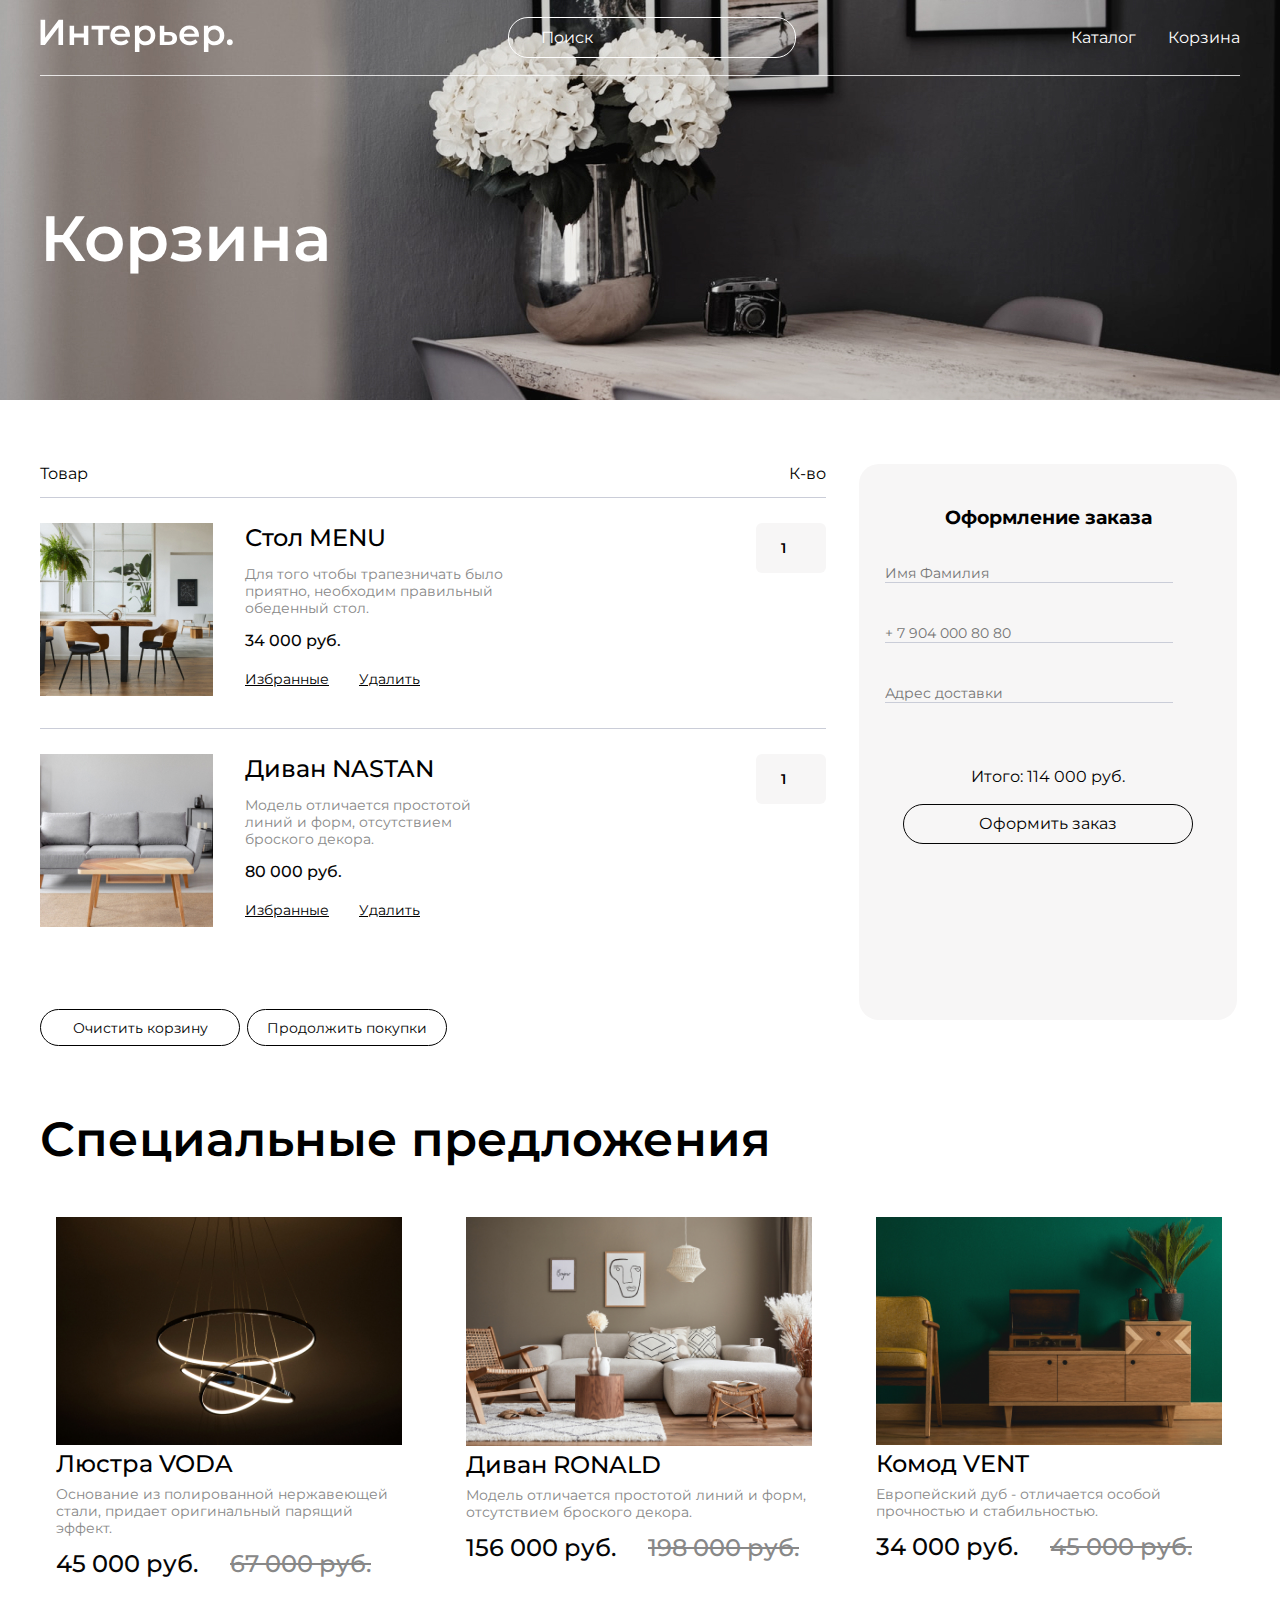
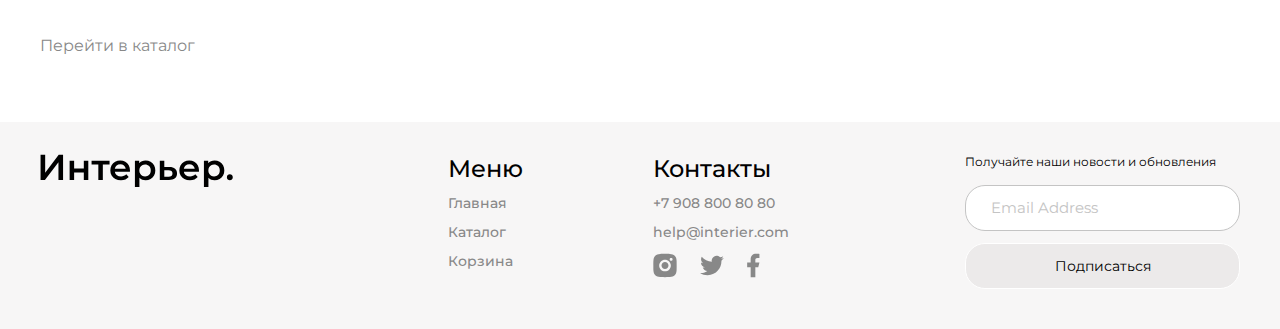
==== commit fe0d3def: "final edits" ====
--- a/cart.html
+++ b/cart.html
@@ -10,13 +10,37 @@
 <body>
     <main class="top_cart center main-margin ">
         <header class="header">
-            <a href="./index.html"><img src="./img/logo-light.svg" alt="logo"></a>
+            <a href="./index.html"><img class="header__logo" src="./img/logo-light.svg" alt="logo"></a>
             <form action="#">
                 <input class="top__search" type="text" placeholder="Поиск">
             </form>
             <nav class="nav_box">
                 <a class=" link link__nav" href="./catalog.html">Каталог</a>
                 <a class="link link__nav" href="./cart.html">Корзина</a>
+            </nav>
+
+            <nav class="header__nav_mobile">
+                <a href="#">
+                    <svg width="17" height="16" viewBox="0 0 17 16" fill="none" xmlns="http://www.w3.org/2000/svg">
+                    <path d="M2.7515 1.99141C1.59282 3.14838 0.918906 4.70363 0.867092 6.34023C0.815278 7.97682 1.38946 9.57159 2.47264 10.7995C3.55581 12.0275 5.06645 12.7962 6.69672 12.9491C8.29727 13.0991 9.89485 12.6444 11.1757 11.6766L14.5069 15.0085L14.5069 15.0085C14.5897 15.0914 14.6881 15.1571 14.7963 15.2019C14.9046 15.2468 15.0206 15.2698 15.1377 15.2698C15.2549 15.2698 15.3709 15.2468 15.4791 15.2019C15.5873 15.1571 15.6857 15.0914 15.7685 15.0085C15.8514 14.9257 15.9171 14.8274 15.9619 14.7191C16.0068 14.6109 16.0298 14.4949 16.0298 14.3777C16.0298 14.2606 16.0068 14.1446 15.9619 14.0363C15.9171 13.9281 15.8514 13.8298 15.7685 13.7469L15.7685 13.7469L12.4368 10.416C13.4021 9.13496 13.8547 7.53846 13.7038 5.93943C13.5501 4.31054 12.7816 2.80139 11.5547 1.719C10.3277 0.636623 8.73451 0.0623154 7.09916 0.11292C5.46381 0.163525 3.90917 0.835233 2.7515 1.99141ZM2.7515 1.99141L2.82216 2.06217L2.7515 1.99141ZM10.5895 3.25366C11.0271 3.68416 11.3751 4.19703 11.6135 4.76269C11.8518 5.32835 11.9758 5.93561 11.9783 6.54944C11.9808 7.16327 11.8618 7.77152 11.628 8.3391C11.3943 8.90669 11.0505 9.42238 10.6164 9.85642C10.1824 10.2905 9.66668 10.6343 9.09909 10.868C8.53151 11.1018 7.92326 11.2208 7.30943 11.2183C6.6956 11.2158 6.08834 11.0918 5.52268 10.8535C4.95702 10.6151 4.44415 10.2671 4.01365 9.82954C3.15334 8.95509 2.67341 7.77613 2.6784 6.54944C2.6834 5.32275 3.17291 4.14773 4.04032 3.28033C4.90772 2.41292 6.08274 1.92341 7.30943 1.91841C8.53612 1.91342 9.71508 2.39335 10.5895 3.25366Z" fill="white" stroke="white" stroke-width="0.2"/>
+                    </svg>
+                </a>
+                <a href="./catalog.html"><svg width="20" height="21" viewBox="0 0 20 21" fill="none" xmlns="http://www.w3.org/2000/svg">
+                    <rect x="0.800537" y="0.900024" width="4.57143" height="4.57143" fill="white"/>
+                    <rect x="0.800537" y="8.21436" width="4.57143" height="4.57143" fill="white"/>
+                    <rect x="0.800537" y="15.5286" width="4.57143" height="4.57143" fill="white"/>
+                    <rect x="8.11401" y="8.21436" width="4.57143" height="4.57143" fill="white"/>
+                    <rect x="8.11401" y="15.5286" width="4.57143" height="4.57143" fill="white"/>
+                    <rect x="8.11401" y="0.900024" width="4.57143" height="4.57143" fill="white"/>
+                    <rect x="15.4285" y="8.21436" width="4.57143" height="4.57143" fill="white"/>
+                    <rect x="15.4285" y="15.5286" width="4.57143" height="4.57143" fill="white"/>
+                    <rect x="15.4285" y="0.900024" width="4.57143" height="4.57143" fill="white"/>
+                    </svg>
+                </a>
+                <a href="./cart.html"><svg width="19" height="17" viewBox="0 0 19 17" fill="none" xmlns="http://www.w3.org/2000/svg">
+                    <path d="M11.5834 16.8333C12.1359 16.8333 12.6658 16.6138 13.0566 16.2231C13.4473 15.8324 13.6667 15.3025 13.6667 14.75C13.6667 14.1974 13.4473 13.6675 13.0566 13.2768C12.6658 12.8861 12.1359 12.6666 11.5834 12.6666C11.0309 12.6666 10.501 12.8861 10.1103 13.2768C9.71957 13.6675 9.50008 14.1974 9.50008 14.75C9.50008 15.3025 9.71957 15.8324 10.1103 16.2231C10.501 16.6138 11.0309 16.8333 11.5834 16.8333ZM4.29174 16.8333C4.84428 16.8333 5.37418 16.6138 5.76488 16.2231C6.15558 15.8324 6.37508 15.3025 6.37508 14.75C6.37508 14.1974 6.15558 13.6675 5.76488 13.2768C5.37418 12.8861 4.84428 12.6666 4.29174 12.6666C3.73921 12.6666 3.20931 12.8861 2.81861 13.2768C2.4279 13.6675 2.20841 14.1974 2.20841 14.75C2.20841 15.3025 2.4279 15.8324 2.81861 16.2231C3.20931 16.6138 3.73921 16.8333 4.29174 16.8333ZM17.873 2.16975C18.133 2.16136 18.3796 2.05217 18.5606 1.86525C18.7416 1.67834 18.8428 1.42836 18.8428 1.16819C18.8428 0.908013 18.7416 0.658037 18.5606 0.471123C18.3796 0.28421 18.133 0.175013 17.873 0.166626H16.674C15.7345 0.166626 14.922 0.818709 14.7178 1.73538L13.4126 7.61246C13.2084 8.52912 12.3959 9.18121 11.4563 9.18121H3.63133L2.12924 3.17079H11.8636C12.1212 3.15904 12.3644 3.04844 12.5425 2.86199C12.7206 2.67555 12.82 2.42761 12.82 2.16975C12.82 1.91189 12.7206 1.66395 12.5425 1.47751C12.3644 1.29106 12.1212 1.18046 11.8636 1.16871H2.12924C1.82473 1.16862 1.5242 1.23796 1.25051 1.37145C0.976816 1.50495 0.737162 1.69909 0.549763 1.93911C0.362364 2.17913 0.232155 2.45872 0.169035 2.75662C0.105913 3.05452 0.111544 3.36289 0.185495 3.65829L1.68758 9.66662C1.79586 10.1002 2.046 10.485 2.39821 10.7601C2.75042 11.0351 3.18447 11.1844 3.63133 11.1843H11.4563C12.368 11.1845 13.2524 10.8736 13.9636 10.3032C14.6748 9.73275 15.1701 8.93681 15.3678 8.04683L16.674 2.16975H17.873Z" fill="white"/>
+                    </svg>
+                </a>
             </nav>
         </header>
         <h1 class="cart_title">Корзина</h1>
@@ -30,7 +54,7 @@
             </div>
             <div class="cart__item">
                 <div class="cart__item_left">
-                    <img src="./img/cart/table-MENU.jpg" alt="стол">
+                    <img class="cart__image" src="./img/cart/table-MENU.jpg" alt="стол">
                     <div class="cart__item_text">
                         <h3>Стол MENU</h3>
                         <p class="cart__item_description">Для того чтобы трапезничать было приятно, необходим правильный обеденный стол.</p>
@@ -46,7 +70,7 @@
 
             <div class="cart__item">
                 <div class="cart__item_left">
-                    <img src="./img/cart/sofa-NASTAN.jpg" alt="стол">
+                    <img class="cart__image" src="./img/cart/sofa-NASTAN.jpg" alt="диван">
                     <div class="cart__item_text">
                         <h3>Диван NASTAN</h3>
                         <p class="cart__item_description">Модель отличается простотой линий и форм, отсутствием броского декора.</p>
@@ -132,13 +156,22 @@
                 <div class="footer__contacts">
                     <h4 class="footer__subtitle">Контакты</h4>
                     <div class="contact_box">
-                        <a class="footer__link" href="tel:+7 908 800 80 80">+7 908 800 80 80</a>
-                        <a class="footer__link" href="mailto:help@interier.com">help@interier.com</a>
+                        <a class="footer__link footer__link_hover" href="tel:+79088008080">+7 908 800 80 80</a>
+                        <a class="footer__link footer__link_hover" href="mailto:help@interier.com">help@interier.com</a>
                     </div>
                     <div class="social-box">
-                        <a href="https://www.instagram.com"><img src="img/inst.svg" alt="instagram"></a>
-                        <a href="https://twitter.com"><img src="img/twitter.svg" alt="twitter"></a>
-                        <a href="https://www.facebook.com"><img src="img/facebook.svg" alt="facebook"></a>   
+                        <a href="https://www.instagram.com"><svg class="footer__svg" width="24" height="25" viewBox="0 0 24 25" fill="none" xmlns="http://www.w3.org/2000/svg">
+                            <path d="M12 0.833984C15.1698 0.833984 15.5653 0.845651 16.809 0.903984C18.0515 0.962318 18.8973 1.15715 19.6417 1.44648C20.4117 1.74282 21.0603 2.14415 21.709 2.79165C22.3022 3.37486 22.7613 4.08034 23.0542 4.85898C23.3423 5.60215 23.5383 6.44915 23.5967 7.69165C23.6515 8.93532 23.6667 9.33082 23.6667 12.5007C23.6667 15.6705 23.655 16.066 23.5967 17.3097C23.5383 18.5522 23.3423 19.398 23.0542 20.1423C22.7621 20.9214 22.303 21.627 21.709 22.2097C21.1256 22.8027 20.4202 23.2617 19.6417 23.5548C18.8985 23.843 18.0515 24.039 16.809 24.0973C15.5653 24.1522 15.1698 24.1673 12 24.1673C8.83017 24.1673 8.43467 24.1557 7.191 24.0973C5.9485 24.039 5.10267 23.843 4.35834 23.5548C3.57938 23.2625 2.87378 22.8034 2.291 22.2097C1.69764 21.6265 1.23859 20.921 0.945836 20.1423C0.656503 19.3992 0.461669 18.5522 0.403336 17.3097C0.348502 16.066 0.333336 15.6705 0.333336 12.5007C0.333336 9.33082 0.345002 8.93532 0.403336 7.69165C0.461669 6.44798 0.656503 5.60332 0.945836 4.85898C1.23778 4.07986 1.69694 3.37419 2.291 2.79165C2.87395 2.19809 3.5795 1.739 4.35834 1.44648C5.10267 1.15715 5.94734 0.962318 7.191 0.903984C8.43467 0.849151 8.83017 0.833984 12 0.833984ZM12 6.66732C10.4529 6.66732 8.96918 7.2819 7.87521 8.37586C6.78125 9.46982 6.16667 10.9536 6.16667 12.5007C6.16667 14.0477 6.78125 15.5315 7.87521 16.6254C8.96918 17.7194 10.4529 18.334 12 18.334C13.5471 18.334 15.0308 17.7194 16.1248 16.6254C17.2188 15.5315 17.8333 14.0477 17.8333 12.5007C17.8333 10.9536 17.2188 9.46982 16.1248 8.37586C15.0308 7.2819 13.5471 6.66732 12 6.66732ZM19.5833 6.37565C19.5833 5.98888 19.4297 5.61794 19.1562 5.34445C18.8827 5.07096 18.5118 4.91732 18.125 4.91732C17.7382 4.91732 17.3673 5.07096 17.0938 5.34445C16.8203 5.61794 16.6667 5.98888 16.6667 6.37565C16.6667 6.76243 16.8203 7.13336 17.0938 7.40685C17.3673 7.68034 17.7382 7.83398 18.125 7.83398C18.5118 7.83398 18.8827 7.68034 19.1562 7.40685C19.4297 7.13336 19.5833 6.76243 19.5833 6.37565ZM12 9.00065C12.9283 9.00065 13.8185 9.3694 14.4749 10.0258C15.1313 10.6822 15.5 11.5724 15.5 12.5007C15.5 13.4289 15.1313 14.3191 14.4749 14.9755C13.8185 15.6319 12.9283 16.0007 12 16.0007C11.0717 16.0007 10.1815 15.6319 9.52513 14.9755C8.86875 14.3191 8.5 13.4289 8.5 12.5007C8.5 11.5724 8.86875 10.6822 9.52513 10.0258C10.1815 9.3694 11.0717 9.00065 12 9.00065Z" fill="#888888"/>
+                            </svg>
+                            </a>
+                        <a href="https://twitter.com"><svg class="footer__svg" width="24" height="21" viewBox="0 0 24 21" fill="none" xmlns="http://www.w3.org/2000/svg">
+                            <path d="M23.8557 3.09919C22.965 3.49317 22.0205 3.75191 21.0533 3.86686C22.0727 3.2572 22.8357 2.29771 23.2 1.16719C22.2433 1.73652 21.1945 2.13552 20.1013 2.35136C19.3671 1.5657 18.3938 1.04465 17.3328 0.869207C16.2718 0.693765 15.1826 0.873764 14.2345 1.38122C13.2864 1.88868 12.5325 2.69516 12.09 3.67528C11.6475 4.65541 11.5412 5.75427 11.7877 6.80103C9.84763 6.70379 7.94973 6.19964 6.21718 5.3213C4.48462 4.44296 2.95616 3.21008 1.73101 1.70269C1.29735 2.44755 1.06946 3.29429 1.07067 4.15619C1.07067 5.84786 1.93167 7.34236 3.24067 8.21736C2.46602 8.19297 1.70841 7.98377 1.03101 7.60719V7.66786C1.03124 8.79451 1.42111 9.88641 2.1345 10.7584C2.84789 11.6304 3.8409 12.2289 4.94517 12.4524C4.22606 12.6472 3.47203 12.676 2.74017 12.5364C3.05152 13.5061 3.65835 14.3543 4.4757 14.962C5.29305 15.5697 6.27999 15.9066 7.29834 15.9255C6.28624 16.7204 5.12738 17.308 3.88804 17.6547C2.64869 18.0014 1.35316 18.1005 0.0755081 17.9462C2.30582 19.3805 4.90212 20.142 7.55384 20.1395C16.529 20.1395 21.4372 12.7044 21.4372 6.25619C21.4372 6.04619 21.4313 5.83386 21.422 5.62619C22.3773 4.93572 23.2019 4.08038 23.8568 3.10036L23.8557 3.09919Z" fill="#888888"/>
+                            </svg>
+                            </a>
+                        <a href="https://www.facebook.com"><svg class="footer__svg" width="13" height="25" viewBox="0 0 13 25" fill="none" xmlns="http://www.w3.org/2000/svg">
+                            <path d="M8.33332 14.2218H11.25L12.4167 9.55518H8.33332V7.22184C8.33332 6.02018 8.33332 4.88851 10.6667 4.88851H12.4167V0.968509C12.0363 0.918343 10.6002 0.805176 9.08349 0.805176C5.91599 0.805176 3.66666 2.73834 3.66666 6.28851V9.55518H0.166656V14.2218H3.66666V24.1385H8.33332V14.2218Z" fill="#888888"/>
+                            </svg>
+                            </a>   
                     </div> 
                 </div>
             </div>
--- a/css/style.css
+++ b/css/style.css
@@ -42,17 +42,13 @@
   font-size: 16px;
   line-height: 20px;
   color: #FFFFFF;
+  transition: 0.3s;
+}
+.top__search:focus {
+  scale: 1.07;
 }
 
 .top__search::-moz-placeholder {
-  font-style: normal;
-  font-weight: 400;
-  font-size: 16px;
-  line-height: 20px;
-  color: #FFFFFF;
-}
-
-.top__search:-ms-input-placeholder {
   font-style: normal;
   font-weight: 400;
   font-size: 16px;
@@ -79,6 +75,10 @@
 .nav_box {
   display: flex;
   gap: 32px;
+}
+
+.header__nav_mobile {
+  display: none;
 }
 
 .link__nav {
@@ -117,8 +117,7 @@
   font-weight: 400;
   font-size: 16px;
   line-height: 24px;
-  -webkit-text-decoration-line: underline;
-          text-decoration-line: underline;
+  text-decoration-line: underline;
   color: #FFFFFF;
 }
 
@@ -141,6 +140,7 @@
 
 .for__item {
   height: 415px;
+  position: relative;
   grid-column: span 4;
   font-style: normal;
   font-weight: 600;
@@ -151,6 +151,29 @@
   display: flex;
   justify-content: center;
   align-items: center;
+  transition: all 0.3s;
+}
+.for__item p {
+  z-index: 10;
+}
+.for__item:hover {
+  font-size: 42px;
+  transform: scale(1.05);
+}
+.for__item:hover .for_relax {
+  filter: brightness(40%);
+}
+.for__item:hover .for_work {
+  filter: brightness(40%);
+}
+.for__item:hover .for_kitchen {
+  filter: brightness(40%);
+}
+.for__item:hover .for_children {
+  filter: brightness(40%);
+}
+.for__item:hover .for_bath {
+  filter: brightness(40%);
 }
 
 .for__item_big {
@@ -159,6 +182,9 @@
 
 .for_relax {
   background-image: url(../img/furniture\ for/for\ relax.jpg);
+  width: 100%;
+  height: 100%;
+  position: absolute;
   background-position: center;
   background-repeat: no-repeat;
   background-size: cover;
@@ -166,6 +192,9 @@
 
 .for_work {
   background-image: url(../img/furniture\ for/for\ work.jpg);
+  width: 100%;
+  height: 100%;
+  position: absolute;
   background-position: center;
   background-repeat: no-repeat;
   background-size: cover;
@@ -173,6 +202,9 @@
 
 .for_kitchen {
   background-image: url(../img/furniture\ for/for\ kitchen.jpg);
+  width: 100%;
+  height: 100%;
+  position: absolute;
   background-position: center;
   background-repeat: no-repeat;
   background-size: cover;
@@ -180,6 +212,9 @@
 
 .for_children {
   background-image: url(../img/furniture\ for/for\ children.jpg);
+  width: 100%;
+  height: 100%;
+  position: absolute;
   background-position: center;
   background-repeat: no-repeat;
   background-size: cover;
@@ -187,6 +222,9 @@
 
 .for_bath {
   background-image: url(../img/furniture\ for/for\ bath.jpg);
+  width: 100%;
+  height: 100%;
+  position: absolute;
   background-position: center;
   background-repeat: no-repeat;
   background-size: cover;
@@ -215,9 +253,15 @@
 
 .product {
   width: 378px;
+  transition: all 0.3s;
+  padding: 16px;
 }
 .product__image {
   width: 100%;
+}
+.product:hover {
+  transform: scale(1.05);
+  box-shadow: 0 0 5px #ccc;
 }
 
 .name_product {
@@ -256,8 +300,7 @@
   font-weight: 500;
   font-size: 24px;
   line-height: 29px;
-  -webkit-text-decoration-line: line-through;
-          text-decoration-line: line-through;
+  text-decoration-line: line-through;
   color: #888888;
 }
 
@@ -269,8 +312,10 @@
   font-weight: 400;
   font-size: 16px;
   line-height: 24px;
-  -webkit-text-decoration-line: underline;
-          text-decoration-line: underline;
+  color: #888888;
+}
+.link__catalog-middle:hover {
+  text-decoration-line: underline;
   color: #000000;
 }
 
@@ -283,6 +328,18 @@
   justify-content: space-between;
   flex-wrap: wrap;
 }
+.footer__svg {
+  transition: all 0.3s;
+}
+.footer__svg:hover {
+  transform: scale(1.3);
+}
+.footer__svg path {
+  transition: all 0.3s;
+}
+.footer__svg path:hover {
+  fill: black;
+}
 
 .footer__content {
   width: 792px;
@@ -318,6 +375,10 @@
   line-height: 17px;
   color: #888888;
   text-decoration: none;
+  transition: all 0.3s;
+}
+.footer__link_hover:hover {
+  color: #000;
 }
 
 .contact_box {
@@ -355,17 +416,10 @@
   background: #FFFFFF;
   border: 1px solid #C4C4C4;
   border-radius: 20px;
+  outline: none;
 }
 
 .form__email::-moz-placeholder {
-  font-style: normal;
-  font-weight: 400;
-  font-size: 15px;
-  line-height: 18px;
-  color: #C4C4C4;
-}
-
-.form__email:-ms-input-placeholder {
   font-style: normal;
   font-weight: 400;
   font-size: 15px;
@@ -392,8 +446,8 @@
   font-size: 14px;
   line-height: 17px;
   color: #000000;
-}
-
+  transition: all 0.3s;
+}
 .form__subscribe:hover {
   background: #000;
   color: #FFF;
@@ -432,6 +486,11 @@
   display: flex;
 }
 .breadcrumbs__link {
+  position: relative;
+  padding-right: 10px;
+  margin-right: 10px;
+  display: flex;
+  align-items: center;
   font-style: normal;
   font-weight: 400;
   font-size: 16px;
@@ -439,14 +498,16 @@
   color: #000000;
 }
 .breadcrumbs__link:not(:last-child)::after {
-  content: "/";
-  font-style: normal;
-  font-weight: 400;
-  font-size: 16px;
-  line-height: 32px;
-  color: #000000;
-  padding-left: 10px;
-  padding-right: 10px;
+  content: "";
+  right: 0;
+  height: 14px;
+  width: 1px;
+  background-color: #000000;
+  position: absolute;
+  transform: rotate(25deg);
+}
+.breadcrumbs__link:hover {
+  text-decoration: underline;
 }
 
 .select {
@@ -492,15 +553,13 @@
 }
 
 .more {
-  width: -webkit-fit-content;
   width: -moz-fit-content;
   width: fit-content;
   font-style: normal;
   font-weight: 400;
   font-size: 16px;
   line-height: 24px;
-  -webkit-text-decoration-line: underline;
-          text-decoration-line: underline;
+  text-decoration-line: underline;
   color: #000000;
   margin-top: 32px;
 }
@@ -547,6 +606,10 @@
   border-top: 0.5px solid #CACDD8;
   padding-top: 25px;
   margin-bottom: 32px;
+  transition: transform 0.3s;
+}
+.cart__item:hover {
+  transform: scale(1.05);
 }
 .cart__item_left {
   display: flex;
@@ -589,8 +652,7 @@
   font-weight: 400;
   font-size: 14px;
   line-height: 210%;
-  -webkit-text-decoration-line: underline;
-          text-decoration-line: underline;
+  text-decoration-line: underline;
   color: #000000;
   border: none;
   background-color: #FFFFFF;
@@ -621,15 +683,6 @@
   text-align: center;
   color: #000000;
 }
-.cart__item_count:-ms-input-placeholder {
-  font-style: normal;
-  font-weight: 600;
-  font-size: 14px;
-  line-height: 210%;
-  display: flex;
-  text-align: center;
-  color: #000000;
-}
 .cart__item_count::placeholder {
   font-style: normal;
   font-weight: 600;
@@ -655,6 +708,7 @@
   font-size: 14px;
   color: #020202;
   cursor: pointer;
+  transition: all 0.3s;
 }
 .cart__button button:hover {
   background: #000;
@@ -688,6 +742,10 @@
   line-height: 17px;
   color: #000000;
   outline: none;
+  transition: all 0.3s;
+}
+.cart__form_input:focus {
+  scale: 1.05;
 }
 .cart__form_name {
   margin-bottom: 40px;
@@ -710,13 +768,14 @@
   line-height: 20px;
   color: #000000;
   background: #F7F6F6;
+  transition: all 0.3s;
 }
 .cart__form_button:hover {
   color: #FFF;
   background: #000;
 }
 
-@media (max-width: 1199px) {
+@media (max-width: 1260px) {
   .center {
     padding-left: calc(50% - 393px);
     padding-right: calc(50% - 393px);
@@ -746,6 +805,158 @@
     padding-right: 24px;
   }
   .product {
-    width: 345px;
+    width: 48%;
+  }
+}
+@media (max-width: 767px) {
+  .center {
+    padding-left: 16px;
+    padding-right: 16px;
+  }
+  .main-margin {
+    margin-bottom: 32px;
+  }
+  .header {
+    border: none;
+    padding-top: 50px;
+  }
+  .header form, .header .nav_box {
+    display: none;
+  }
+  .header__logo {
+    width: 99px;
+    height: 22px;
+  }
+  .header__nav_mobile {
+    display: flex;
+    gap: 32px;
+    align-items: center;
+  }
+  .main__title {
+    font-size: 48px;
+    line-height: 59px;
+  }
+  .main__text {
+    font-size: 16px;
+    line-height: 32px;
+  }
+  .link__catalog {
+    font-size: 14px;
+  }
+  .top section {
+    display: flex;
+    flex-direction: column;
+    text-align: center;
+    align-items: center;
+  }
+  .for {
+    grid-template-columns: repeat(1, 1fr);
+    gap: 16px;
+    margin: auto;
+  }
+  .for__subtitle {
+    font-size: 24px;
+    line-height: 29px;
+  }
+  .for__item {
+    grid-column: 1/-1;
+    height: 374px;
+    font-size: 28px;
+    line-height: 34px;
+  }
+  .for__item_big {
+    height: 243px;
+  }
+  .subtitle__productBox {
+    font-size: 24px;
+    line-height: 29px;
+  }
+  .product {
+    width: 100%;
+  }
+  .product_content {
+    row-gap: 32px;
+    justify-content: center;
+  }
+  .name_product {
+    font-size: 18px;
+    line-height: 22px;
+  }
+  .new__price, .old__price {
+    font-size: 18px;
+    line-height: 22px;
+  }
+  .footer {
+    padding-bottom: 32px;
+  }
+  .footer__info {
+    gap: 100px;
+  }
+  .footer__content {
+    gap: 34px;
+    justify-content: center;
+  }
+  .form {
+    align-items: center;
+  }
+  .catalog__main_title {
+    font-size: 48px;
+    line-height: 59px;
+    text-align: center;
+    margin-top: 100px;
+  }
+  .sort_box {
+    flex-direction: column;
+    gap: 16px;
+  }
+  .cart_title {
+    font-size: 48px;
+    line-height: 59px;
+    margin-top: 100px;
+    text-align: center;
+  }
+  .cart_box {
+    justify-content: center;
+    margin-bottom: 48px;
+  }
+  .cart__image {
+    display: none;
+  }
+  .cart__button {
+    margin-bottom: 48px;
+  }
+  .cart__button button {
+    width: 166px;
+    font-size: 12px;
+    line-height: 15px;
+  }
+}
+@media (max-width: 374px) {
+  .main__title {
+    font-size: 40px;
+  }
+  .footer__info {
+    gap: 78px;
+  }
+  .cart {
+    width: 300px;
+  }
+  .cart__item_text h3 {
+    font-size: 18px;
+  }
+  .cart__item_description {
+    font-size: 12px;
+    width: 244px;
+  }
+  .cart__item_count {
+    width: 46px;
+    height: 28px;
+    font-size: 10px;
+  }
+  .cart__item_count::-moz-placeholder {
+    font-size: 10px;
+  }
+  .cart__item_count::placeholder {
+    font-size: 10px;
   }
 }/*# sourceMappingURL=style.css.map */